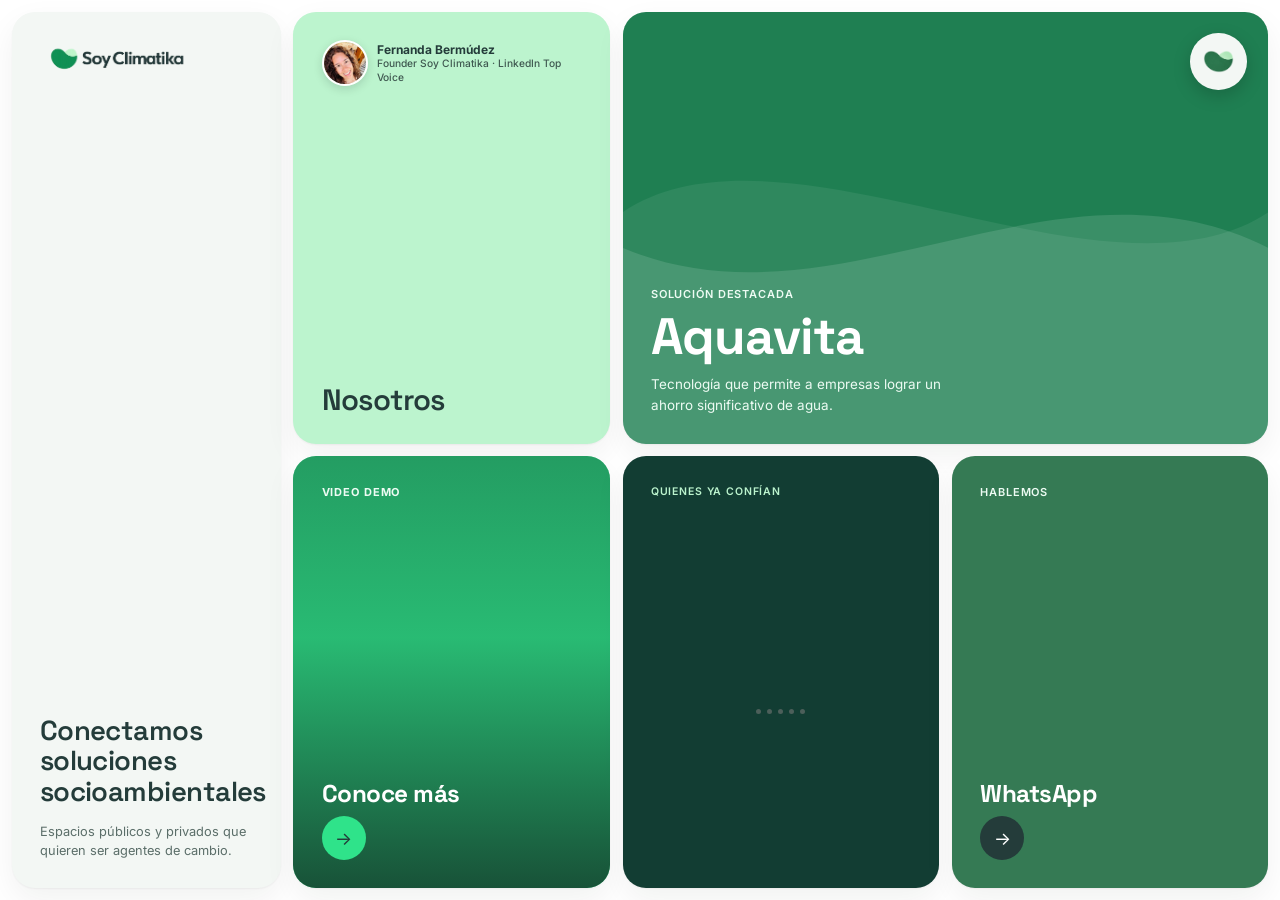
==== index.html @ 7283bf88 "Fix WhatsApp number: 524421457364 (was missing the 442 area code digit)" ====
<!DOCTYPE html>
<html lang="es">
<head>
<meta charset="UTF-8">
<meta name="viewport" content="width=device-width, initial-scale=1.0">
<title>Soy Climatika — Hub digital de vinculación socioambiental</title>
<meta name="description" content="Soy Climatika conecta soluciones socioambientales con espacios públicos y privados que quieren ser agentes de cambio.">
<link rel="icon" type="image/webp" href="assets/img/brand/icon-climatika.webp">
<link rel="preconnect" href="https://fonts.googleapis.com">
<link rel="preconnect" href="https://fonts.gstatic.com" crossorigin>
<link href="https://fonts.googleapis.com/css2?family=Space+Grotesk:wght@400;500;600;700&family=Inter:wght@400;500;600;700&display=swap" rel="stylesheet">
<link rel="stylesheet" href="assets/css/base.css">
<link rel="stylesheet" href="assets/css/hero.css">
</head>
<body>

<div class="hero">

  <!-- MARCA -->
  <div class="cell panel-left">
    <div class="logo-wrap">
      <picture>
        <source srcset="assets/img/brand/logo-dark.webp" type="image/webp">
        <img src="assets/img/brand/logo-dark.png" alt="Soy Climatika" width="180" height="45">
      </picture>
    </div>
    <div class="headline">
      <h1 class="display">Conectamos soluciones socioambientales</h1>
      <p>Espacios públicos y privados que quieren ser agentes de cambio.</p>
    </div>
  </div>

  <!-- NOSOTROS -->
  <a class="cell card-nosotros" href="nosotros.html">
    <div class="founder">
      <picture class="avatar">
        <source srcset="assets/img/team/fer-bermudez.webp" type="image/webp">
        <img src="assets/img/team/fer-bermudez.jpg" alt="Fernanda Bermúdez" width="52" height="52">
      </picture>
      <div class="founder-info">
        <span class="founder-name">Fernanda Bermúdez</span>
        <span class="founder-role">Founder Soy Climatika · LinkedIn Top Voice</span>
      </div>
    </div>
    <h2 class="display">Nosotros</h2>
  </a>

  <!-- AQUAVITA -->
  <a class="cell card-aquavita" href="aquavita.html">
    <div class="water" aria-hidden="true">
      <svg class="water-layer water-back" viewBox="0 0 1200 120" preserveAspectRatio="none">
        <path d="M0,55 C150,25 450,85 600,55 C750,25 1050,85 1200,55 L1200,120 L0,120 Z"></path>
      </svg>
      <svg class="water-layer water-front" viewBox="0 0 1200 120" preserveAspectRatio="none">
        <path d="M0,65 C200,90 400,35 600,65 C800,90 1000,35 1200,65 L1200,120 L0,120 Z"></path>
      </svg>
    </div>
    <div class="aquavita-content">
      <div class="eyebrow">Solución destacada</div>
      <h2 class="display">Aquavita</h2>
      <p>Tecnología que permite a empresas lograr un ahorro significativo de agua.</p>
    </div>
  </a>

  <!-- CTA: VIDEO DEMO -->
  <button class="cell card-cta" id="videoCta" type="button" aria-haspopup="dialog" aria-controls="videoStage">
    <video class="cta-video" id="ctaVideo" src="assets/video/video-demo-climatika.mp4" autoplay muted loop playsinline></video>
    <div class="cta-scrim" aria-hidden="true"></div>
    <div class="cta-overlay">
      <div class="eyebrow">Video demo</div>
      <div>
        <h3 class="display">Conoce más</h3>
        <div class="arrow" aria-hidden="true">→</div>
      </div>
    </div>
  </button>

  <!-- CARRUSEL CLIENTES -->
  <div class="cell card-carousel">
    <div class="eyebrow">Quienes ya confían</div>
    <div class="logo-carousel" aria-live="off">
      <div class="logo-slide">Michelin</div>
      <div class="logo-slide">Grand Fiesta Americana Querétaro</div>
      <div class="logo-slide">Hospital Ángeles Centro Sur</div>
      <div class="logo-slide">Fiesta Inn Querétaro</div>
      <div class="logo-slide">UNAM Juriquilla</div>
    </div>
    <div class="dots" aria-hidden="true"><span></span><span></span><span></span><span></span><span></span></div>
  </div>

  <!-- CONTACTO -->
  <a class="cell card-contacto" href="https://wa.me/524421457364?text=Hola%2C%20me%20gustaria%20saber%20mas%20sobre%20Soy%20Climatika." target="_blank" rel="noopener noreferrer">
    <div class="eyebrow">Hablemos</div>
    <div>
      <h3 class="display">WhatsApp</h3>
      <div class="arrow" aria-hidden="true">→</div>
    </div>
  </a>

</div>

<!-- BOTÓN MENÚ (icono Climatika, no hamburguesa) -->
<button class="menu-btn" id="menuBtn" aria-haspopup="true" aria-expanded="false" aria-controls="navPanel" aria-label="Abrir menú">
  <picture>
    <source srcset="assets/img/brand/icon-climatika.webp" type="image/webp">
    <img class="icono" src="assets/img/brand/icon-climatika.png" alt="" width="37" height="28">
  </picture>
  <span class="x-icon" aria-hidden="true"><span></span><span></span></span>
</button>

<!-- SCRIM COMPARTIDO -->
<div class="scrim" id="scrim"></div>

<!-- PANEL DE NAVEGACIÓN (cuadrante con esquinas redondeadas) -->
<nav class="nav-panel" id="navPanel" aria-label="Menú principal" hidden>
  <ul>
    <li><a href="./" aria-current="page">Inicio</a></li>
    <li><a href="nosotros.html">Nosotros</a></li>
    <li><a href="aquavita.html">Aquavita</a></li>
    <li><a href="https://wa.me/524421457364?text=Hola%2C%20me%20gustaria%20saber%20mas%20sobre%20Soy%20Climatika." target="_blank" rel="noopener noreferrer">Contacto</a></li>
  </ul>
  <div class="nav-foot">Soy Climatika · Hub digital de vinculación socioambiental</div>
</nav>

<!-- VIDEO A PANTALLA COMPLETA (transición desde el cuadrante Video demo, reutiliza el mismo <video>) -->
<div class="video-stage" id="videoStage" role="dialog" aria-modal="true" aria-label="Video demo Soy Climatika" hidden>
  <button class="stage-close" id="stageClose" aria-label="Cerrar video">×</button>
</div>

<script src="assets/js/nav.js" defer></script>
<script src="assets/js/hero.js" defer></script>
</body>
</html>
---- assets/css/base.css ----
:root{
  --verde-climatika:#1F7F52;
  --verde-menta:#BCF4CE;
  --menta-claro:#EDFBF3;
  --verde-medio:#357A54;
  --verde-bosque:#123D33;
  --carbon:#243C3A;
  --niebla:#F3F7F4;
  --blanco:#FFFFFF;
  --verde-accion:#2FE38A;
  --overlay-scrim: rgba(15, 26, 24, .55);
  --cell-shadow: 0 1px 2px rgba(15,26,24,.05), 0 12px 32px rgba(15,26,24,.06);

  --radius: clamp(16px, 1.8vw, 28px);
  --radius-sm: clamp(12px, 1.2vw, 18px);
  --gap: clamp(8px, 1vw, 14px);
  --pad: clamp(6px, 0.9vw, 16px);

  --ease: cubic-bezier(.4,0,.2,1);
}

/* Cross-document view transitions: opt in on every page that loads this
   stylesheet so same-origin navigations between them animate smoothly.
   No-op (silently ignored) in browsers that don't support it. */
@view-transition{
  navigation: auto;
}

*{ box-sizing:border-box; }

html{ scroll-behavior:smooth; }
html,body{
  margin:0;
  overflow-x:hidden;
  background:var(--blanco);
  font-family:'Inter', sans-serif;
  -webkit-font-smoothing:antialiased;
}
@media (prefers-reduced-motion: reduce){
  html{ scroll-behavior:auto; }
}

body{ position:relative; }

a{ color:inherit; }

.display{
  font-family:'Space Grotesk', sans-serif;
  letter-spacing:-0.02em;
}

.sr-only{
  position:absolute;
  width:1px; height:1px;
  padding:0; margin:-1px;
  overflow:hidden;
  clip:rect(0,0,0,0);
  white-space:nowrap;
  border:0;
}

/* ---------- SCROLLABLE PAGE UTILITIES (nosotros.html, aquavita.html, ...) ---------- */

.skip-link{
  position:fixed;
  top:-100px;
  left:16px;
  z-index:100;
  background:var(--carbon);
  color:var(--niebla);
  padding:12px 18px;
  border-radius:999px;
  transition: top .2s ease;
}
.skip-link:focus{ top:16px; }

.container{
  max-width:1120px;
  margin:0 auto;
  padding-left: clamp(20px, 5vw, 64px);
  padding-right: clamp(20px, 5vw, 64px);
}

.back-link{
  position:absolute;
  top: clamp(24px, 2.6vw, 40px);
  left: clamp(20px, 5vw, 64px);
  z-index:1;
  display:inline-flex;
  align-items:center;
  gap:8px;
  font-size:13.5px;
  font-weight:600;
  text-decoration:none;
  padding:8px 14px 8px 10px;
  border-radius:999px;
  background:rgba(255,255,255,.5);
  transition: background .2s ease, transform .2s ease;
}
.back-link:hover{ background:rgba(255,255,255,.85); transform:translateX(-2px); }
.back-link:focus-visible{ outline:3px solid currentColor; outline-offset:2px; }

/* ---------- HERO BAND (estructura compartida; cada página define color/bg) ---------- */
.hero-band{
  position:relative;
  padding: clamp(90px, 12vw, 140px) 0 clamp(56px, 7vw, 90px);
  border-radius: 0 0 var(--radius) var(--radius);
}
.hero-band-inner{ max-width:820px; }
.hero-eyebrow{
  display:block;
  font-size:12px;
  font-weight:700;
  letter-spacing:.12em;
  text-transform:uppercase;
  margin-bottom:16px;
}
.hero-title{
  font-size: clamp(34px, 5.4vw, 68px);
  font-weight:700;
  line-height:1.04;
  letter-spacing:-0.02em;
  margin:0 0 18px 0;
}
.hero-sub{
  font-size: clamp(15px, 1.5vw, 19px);
  line-height:1.5;
  max-width:46ch;
  margin:0;
}

/* ---------- GENERIC SECTION RHYTHM ---------- */
.page-section{
  padding: clamp(56px, 8vw, 100px) 0;
}
.page-section .eyebrow{
  display:block;
  font-size:11.5px;
  font-weight:700;
  letter-spacing:.1em;
  text-transform:uppercase;
  color:var(--verde-climatika);
  margin-bottom:14px;
}
.reveal{
  opacity:0;
  transform:translateY(24px);
  transition: opacity .7s var(--ease), transform .7s var(--ease);
}
.reveal.in-view{ opacity:1; transform:translateY(0); }

.section-heading{
  font-size: clamp(26px, 3.2vw, 40px);
  font-weight:700;
  letter-spacing:-0.01em;
  line-height:1.1;
  margin:0 0 20px 0;
  color:var(--carbon);
  max-width:18ch;
}
.section-copy{
  font-size: clamp(15.5px, 1.4vw, 18px);
  line-height:1.7;
  color:#3D5852;
  max-width:70ch;
  margin:0;
}
.section-copy a{
  color:var(--verde-climatika);
  font-weight:600;
  text-decoration: underline;
  text-decoration-thickness:1.5px;
  text-underline-offset:3px;
}
.section-copy a:hover{ color:var(--verde-bosque); }

/* ---------- TRUST LIST (nombres de clientes) ---------- */
.section-tint{ background:var(--niebla); }
.trust-list{
  list-style:none;
  margin:0 0 14px 0;
  padding:0;
  display:flex;
  flex-wrap:wrap;
  gap: 12px clamp(16px, 3vw, 36px);
}
.trust-list li{
  font-family:'Space Grotesk', sans-serif;
  font-weight:700;
  font-size: clamp(16px, 1.8vw, 24px);
  letter-spacing:-0.01em;
  color:var(--carbon);
}
.trust-note{
  font-size:14px;
  color:#5B6E69;
  margin:0;
}

/* ---------- CLOSING CTA BAND ---------- */
.cta-band{
  background:var(--verde-climatika);
  color:var(--blanco);
  text-align:center;
  padding: clamp(64px, 9vw, 110px) clamp(20px, 5vw, 64px);
  border-radius: var(--radius) var(--radius) 0 0;
}
.cta-band h2{
  font-size: clamp(26px, 3.6vw, 44px);
  font-weight:700;
  letter-spacing:-0.01em;
  line-height:1.15;
  max-width:22ch;
  margin: 0 auto clamp(16px, 2vw, 22px);
}
.cta-band p{
  font-size: clamp(14.5px, 1.2vw, 16.5px);
  color:var(--menta-claro);
  max-width:56ch;
  margin: 0 auto clamp(24px, 3vw, 34px);
  line-height:1.6;
}
.cta-btn{
  display:inline-flex;
  align-items:center;
  gap:10px;
  font-weight:700;
  font-size:16px;
  text-decoration:none;
  color:var(--carbon);
  background:var(--verde-accion);
  padding:15px 30px;
  border-radius:999px;
  transition: filter .2s ease, transform .2s ease;
}
.cta-btn:hover{ filter:brightness(1.05); transform:translateY(-1px); }
.cta-btn:focus-visible{ outline:3px solid var(--blanco); outline-offset:2px; }

/* ---------- MENU BUTTON (icono Climatika, no hamburguesa) ---------- */
.menu-btn{
  position:fixed;
  top: clamp(24px, 2.6vw, 40px);
  right: clamp(24px, 2.6vw, 40px);
  z-index:50;
  width: clamp(52px, 4.4vw, 66px);
  height: clamp(52px, 4.4vw, 66px);
  border-radius:50%;
  background:var(--niebla);
  border:none;
  display:flex;
  align-items:center;
  justify-content:center;
  cursor:pointer;
  box-shadow:0 6px 18px rgba(0,0,0,.18);
  transition: transform .3s ease;
  padding:0;
}
.menu-btn:hover{ transform:scale(1.06); }
.menu-btn:focus-visible{
  outline: 3px solid var(--verde-accion);
  outline-offset: 3px;
}
.menu-btn picture{
  position:absolute;
  inset:0;
  display:flex;
  align-items:center;
  justify-content:center;
}
.menu-btn img{
  width:56%;
  height:auto;
  display:block;
  transition: opacity .2s ease;
}
.menu-btn .x-icon{
  position:absolute;
  inset:0;
  display:flex;
  align-items:center;
  justify-content:center;
  opacity:0;
}
.menu-btn .x-icon span{
  position:absolute;
  width:44%;
  height:2px;
  background:var(--carbon);
  border-radius:2px;
}
.menu-btn .x-icon span:nth-child(1){ transform:rotate(45deg); }
.menu-btn .x-icon span:nth-child(2){ transform:rotate(-45deg); }
.menu-btn.open .icono{ opacity:0; }
.menu-btn.open .x-icon{ opacity:1; }

/* ---------- SCRIM (compartido nav + modales) ---------- */
.scrim{
  position:fixed;
  inset:0;
  background:var(--overlay-scrim);
  z-index:40;
  opacity:0;
  pointer-events:none;
  transition: opacity .3s var(--ease);
}
.scrim.open{ opacity:1; pointer-events:auto; }

/* ---------- NAV PANEL (cuadrante con esquinas redondeadas, no full-screen) ---------- */
.nav-panel{
  position:fixed;
  top: clamp(88px, 8vw, 118px);
  right: clamp(20px, 2.6vw, 40px);
  z-index:51;
  width:min(340px, calc(100vw - 48px));
  background:var(--carbon);
  border-radius:var(--radius);
  padding: clamp(24px,2.6vw,34px);
  box-shadow:0 20px 60px rgba(0,0,0,.35);
  transform:translateY(-12px) scale(.97);
  opacity:0;
  pointer-events:none;
  transition: transform .3s var(--ease), opacity .25s ease;
}
.nav-panel.open{
  transform:translateY(0) scale(1);
  opacity:1;
  pointer-events:auto;
}
.nav-panel ul{
  list-style:none;
  margin:0;
  padding:0;
}
.nav-panel li{
  border-top:1px solid rgba(255,255,255,.12);
}
.nav-panel li:last-child{ border-bottom:1px solid rgba(255,255,255,.12); }
.nav-panel a{
  font-family:'Space Grotesk', sans-serif;
  font-weight:500;
  font-size: clamp(18px, 1.8vw, 22px);
  color:var(--niebla);
  text-decoration:none;
  display:block;
  padding: 12px 2px;
  letter-spacing:-0.01em;
  transition: color .2s ease, transform .2s ease;
}
.nav-panel a:hover, .nav-panel a:focus-visible{
  color:var(--verde-menta);
  transform:translateX(6px);
}
.nav-panel a[aria-current="page"]{ color:var(--verde-accion); }
.nav-panel a:focus-visible{ outline:none; }
.nav-panel .nav-foot{
  margin-top: clamp(18px,2vw,26px);
  color:#8CA69C;
  font-size:11.5px;
  letter-spacing:.04em;
}

/* ---------- WATER FX (efecto de agua en movimiento, reutilizable) ---------- */
.water{
  position:absolute;
  inset:0;
  overflow:hidden;
  pointer-events:none;
  z-index:0;
}
.water-layer{
  position:absolute;
  bottom:-2px;
  left:0;
  width:200%;
  height:100%;
}
.water-back{
  fill: rgba(255,255,255,.07);
  animation: aquaWave 16s linear infinite;
}
.water-front{
  fill: rgba(255,255,255,.12);
  animation: aquaWave 10s linear infinite reverse;
}
@keyframes aquaWave{
  from{ transform: translateX(0); }
  to{ transform: translateX(-50%); }
}

@media (prefers-reduced-motion: reduce){
  .nav-panel, .scrim, .menu-btn{
    transition:none !important;
  }
  .water-layer{ animation:none !important; }
  .reveal{ opacity:1; transform:none; transition:none; }
}

@media (max-width: 860px){
  .nav-panel{ top:auto; bottom:20px; right:20px; left:20px; width:auto; }
}
---- assets/css/hero.css ----
html,body{
  height:100%;
  overflow:hidden;
}

/* ---------- HERO GRID ---------- */
.hero{
  position:fixed;
  inset:0;
  padding:var(--pad);
  display:grid;
  grid-template-columns: 0.85fr 1fr 1fr 1fr;
  grid-template-rows: 1fr 1fr;
  grid-template-areas:
    "left nosotros aquavita aquavita"
    "left cta      carousel contacto";
  gap: var(--gap);
  height:100%;
  width:100%;
}

.cell{
  position:relative;
  border-radius:var(--radius);
  overflow:hidden;
  display:flex;
  flex-direction:column;
  padding: clamp(18px, 2.2vw, 32px);
  border:0;
  text-align:left;
  font-family:inherit;
  text-decoration:none;
  box-shadow: var(--cell-shadow);
}

a.cell, button.cell{
  cursor:pointer;
  transition: transform .35s var(--ease), filter .25s ease;
}
a.cell:hover, button.cell:hover{ filter:brightness(1.04); }
a.cell:active, button.cell:active{ transform:scale(.99); }

.cell:focus-visible{
  outline: 3px solid var(--verde-accion);
  outline-offset: 3px;
}

/* ---------- LEFT: MARCA ---------- */
.panel-left{
  grid-area:left;
  background:var(--niebla);
  justify-content:space-between;
}
.panel-left .logo-wrap img{
  width: clamp(120px, 12vw, 180px);
  height:auto;
  display:block;
}
.panel-left .headline{ color:var(--carbon); }
.panel-left .headline h1{
  font-weight:600;
  font-size: clamp(22px, 2.15vw, 34px);
  line-height:1.12;
  margin:0 0 14px 0;
  letter-spacing:-0.02em;
}
.panel-left .headline p{
  font-size: clamp(12.5px, 1vw, 15px);
  line-height:1.5;
  color:#5B6E69;
  margin:0;
  max-width: 34ch;
}

/* ---------- NOSOTROS ---------- */
.card-nosotros{
  grid-area:nosotros;
  background:var(--verde-menta);
  color:var(--carbon);
  justify-content:flex-end;
  view-transition-name: nosotros-hero;
}
.card-nosotros h2{
  font-weight:600;
  font-size: clamp(24px, 2.3vw, 34px);
  line-height:1;
  margin:0;
}
.card-nosotros .founder{
  position:absolute;
  top: clamp(18px, 2.2vw, 32px);
  left: clamp(18px, 2.2vw, 32px);
  right: clamp(18px, 2.2vw, 32px);
  display:flex;
  align-items:center;
  gap: 9px;
}
.card-nosotros .avatar{
  width: clamp(38px, 3.6vw, 50px);
  height: clamp(38px, 3.6vw, 50px);
  border-radius:50%;
  overflow:hidden;
  display:block;
  flex-shrink:0;
  border: 2px solid var(--blanco);
  box-shadow: 0 3px 10px rgba(15,26,24,.15);
}
.card-nosotros .avatar img{
  width:100%;
  height:100%;
  object-fit:cover;
  display:block;
}
.card-nosotros .founder-info{
  display:flex;
  flex-direction:column;
  line-height:1.3;
  min-width:0;
}
.card-nosotros .founder-name{
  font-size: clamp(10.5px, .95vw, 12px);
  font-weight:700;
  color:var(--carbon);
}
.card-nosotros .founder-role{
  font-size: clamp(9px, .8vw, 10.5px);
  font-weight:500;
  color:#3F5850;
}

/* ---------- AQUAVITA ---------- */
.card-aquavita{
  grid-area:aquavita;
  background:var(--verde-climatika);
  color:var(--blanco);
  justify-content:flex-end;
  view-transition-name: aquavita-hero;
}
.aquavita-content{
  position:relative;
  z-index:1;
}
.card-aquavita .eyebrow{
  font-size:11px;
  letter-spacing:.08em;
  text-transform:uppercase;
  color:var(--menta-claro);
  margin-bottom:10px;
  font-weight:600;
}
.card-aquavita h2{
  font-weight:700;
  font-size: clamp(34px, 4vw, 62px);
  line-height:1;
  margin:0 0 12px 0;
}
.card-aquavita p{
  font-size: clamp(13px, 1.05vw, 16px);
  line-height:1.55;
  color:var(--menta-claro);
  max-width:50ch;
  margin:0;
  padding-right: clamp(60px, 6vw, 90px);
}

/* ---------- CTA: VIDEO DEMO ---------- */
.card-cta{
  grid-area:cta;
  background:var(--verde-accion);
  color:var(--blanco);
  padding:0;
}
.cta-video{
  position:absolute;
  inset:0;
  width:100%;
  height:100%;
  object-fit:cover;
}
.cta-scrim{
  position:absolute;
  inset:0;
  background:linear-gradient(180deg, rgba(15,26,24,.35) 0%, rgba(15,26,24,.2) 42%, rgba(15,26,24,.72) 100%);
}
.cta-overlay{
  position:relative;
  z-index:1;
  display:flex;
  flex-direction:column;
  justify-content:space-between;
  height:100%;
  padding: clamp(18px, 2.2vw, 32px);
  pointer-events:none;
}
.card-cta .eyebrow{
  font-size:11px;
  letter-spacing:.08em;
  text-transform:uppercase;
  font-weight:700;
  color:var(--menta-claro);
}
.card-cta h3{
  font-weight:700;
  font-size: clamp(19px, 1.9vw, 27px);
  line-height:1.05;
  margin:0 0 10px 0;
  color:var(--blanco);
}
.card-cta .arrow{ background:var(--verde-accion); color:var(--carbon); }

/* ---------- CARRUSEL CLIENTES ---------- */
.card-carousel{
  grid-area:carousel;
  background:var(--verde-bosque);
  color:var(--blanco);
  align-items:center;
  justify-content:center;
  text-align:center;
}
.card-carousel .eyebrow{
  position:absolute;
  top: clamp(18px, 2.2vw, 32px);
  left: clamp(18px, 2.2vw, 32px);
  font-size:10.5px;
  letter-spacing:.08em;
  text-transform:uppercase;
  color:var(--verde-menta);
  font-weight:600;
}
.logo-carousel{
  position:relative;
  width:100%;
  height: clamp(42px, 6vw, 60px);
}
.logo-carousel .logo-slide{
  position:absolute;
  inset:0;
  display:flex;
  align-items:center;
  justify-content:center;
  text-align:center;
  font-family:'Space Grotesk', sans-serif;
  font-weight:700;
  font-size: clamp(12px, 1.05vw, 16px);
  text-transform:uppercase;
  letter-spacing:.03em;
  line-height:1.3;
  white-space:normal;
  padding: 0 clamp(4px, 1vw, 14px);
  color:var(--blanco);
  opacity:0;
  animation: logoFade 15s infinite;
}
.logo-slide:nth-child(1){ animation-delay:0s; }
.logo-slide:nth-child(2){ animation-delay:3s; }
.logo-slide:nth-child(3){ animation-delay:6s; }
.logo-slide:nth-child(4){ animation-delay:9s; }
.logo-slide:nth-child(5){ animation-delay:12s; }
@keyframes logoFade{
  0%{ opacity:0; transform:translateY(8px); }
  4%{ opacity:1; transform:translateY(0); }
  16%{ opacity:1; transform:translateY(0); }
  20%{ opacity:0; transform:translateY(-8px); }
  100%{ opacity:0; }
}
.card-carousel .dots{
  display:flex;
  gap:6px;
  margin-top:18px;
}
.card-carousel .dots span{
  width:5px;
  height:5px;
  border-radius:50%;
  background:#4C5F5A;
  animation: dotPulse 15s infinite;
}
.dots span:nth-child(1){ animation-delay:0s; }
.dots span:nth-child(2){ animation-delay:3s; }
.dots span:nth-child(3){ animation-delay:6s; }
.dots span:nth-child(4){ animation-delay:9s; }
.dots span:nth-child(5){ animation-delay:12s; }
@keyframes dotPulse{
  0%{ background:#4C5F5A; }
  4%{ background:var(--verde-menta); }
  16%{ background:var(--verde-menta); }
  20%{ background:#4C5F5A; }
  100%{ background:#4C5F5A; }
}

/* ---------- CONTACTO ---------- */
.card-contacto{
  grid-area:contacto;
  background:var(--verde-medio);
  color:var(--blanco);
  justify-content:space-between;
}
.card-contacto .eyebrow{
  font-size:11px;
  letter-spacing:.08em;
  text-transform:uppercase;
  font-weight:600;
  color:var(--menta-claro);
}
.card-contacto h3{
  font-weight:700;
  font-size: clamp(19px, 1.9vw, 27px);
  line-height:1.05;
  margin:0 0 10px 0;
}

/* ---------- ARROW (compartido cta / contacto) ---------- */
.arrow{
  width: clamp(44px,3.4vw,48px);
  height: clamp(44px,3.4vw,48px);
  border-radius:50%;
  background:var(--carbon);
  display:flex;
  align-items:center;
  justify-content:center;
  font-size:18px;
  flex-shrink:0;
}
.card-contacto .arrow{ color:var(--blanco); }

/* ---------- VIDEO STAGE (pantalla completa, transición FLIP desde el cuadrante) ---------- */
.video-stage{
  position:fixed;
  inset:0;
  z-index:60;
  background:#000;
  overflow:hidden;
  transform-origin: center center;
  transition: transform .6s cubic-bezier(.65,0,.35,1), border-radius .6s cubic-bezier(.65,0,.35,1);
}
.video-stage video{
  position:absolute;
  inset:0;
  width:100%;
  height:100%;
  object-fit:cover;
}
.video-stage .stage-close{
  position:absolute;
  top: clamp(20px,2.4vw,36px);
  right: clamp(20px,2.4vw,36px);
  z-index:2;
  width:44px; height:44px;
  border-radius:50%;
  border:none;
  background:rgba(255,255,255,.94);
  color:var(--carbon);
  font-size:20px;
  cursor:pointer;
  display:flex;
  align-items:center;
  justify-content:center;
  box-shadow:0 6px 18px rgba(0,0,0,.25);
  opacity:0;
  transition: opacity .25s ease .25s;
}
.video-stage.open .stage-close{ opacity:1; }
.video-stage .stage-close:focus-visible{
  outline:3px solid var(--verde-accion);
  outline-offset:2px;
}

@media (prefers-reduced-motion: reduce){
  .logo-slide, .dots span{ animation:none !important; opacity:1 !important; }
  .logo-slide:not(:nth-child(1)){ display:none; }
  a.cell, button.cell, .video-stage{
    transition:none !important;
  }
}

@media (max-width: 860px){
  html, body{ height:auto; overflow-y:visible; }
  .hero{
    position:static;
    overflow-y:visible;
    height:auto;
    min-height:100%;
    grid-template-columns: 1fr 1fr;
    grid-template-rows: auto auto auto auto auto;
    grid-template-areas:
      "left      left"
      "nosotros  aquavita"
      "cta       aquavita"
      "carousel  carousel"
      "contacto  contacto";
  }
  .card-aquavita h2{ font-size:38px; }
  .cell{ min-height:220px; }
}
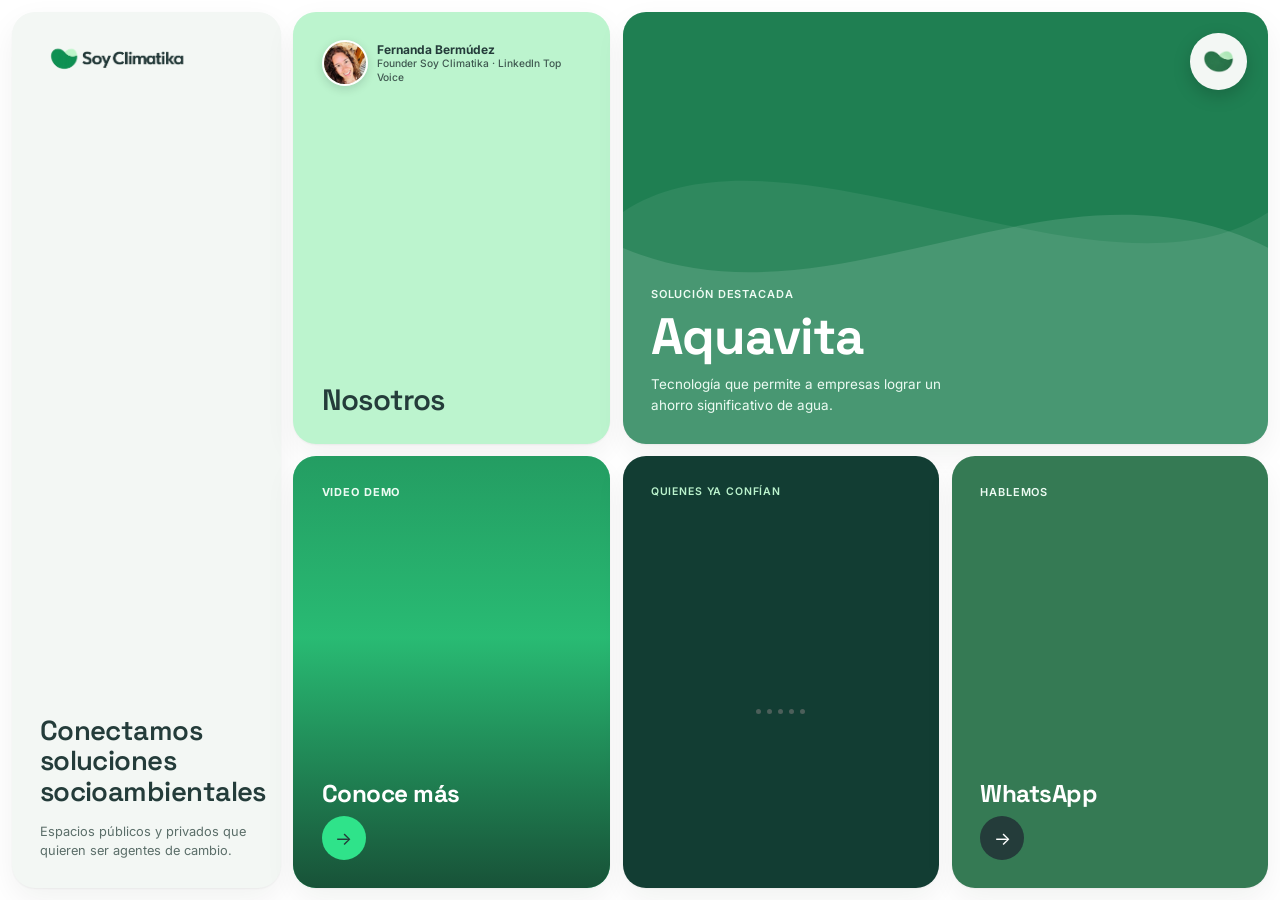
==== commit 403d8d4c: "SEO técnico, performance y accesibilidad (pasada independiente de dominio) Jerarquía semántica y lan" ====
--- a/index.html
+++ b/index.html
@@ -4,7 +4,7 @@
 <meta charset="UTF-8">
 <meta name="viewport" content="width=device-width, initial-scale=1.0">
 <title>Soy Climatika — Hub digital de vinculación socioambiental</title>
-<meta name="description" content="Soy Climatika conecta soluciones socioambientales con espacios públicos y privados que quieren ser agentes de cambio.">
+<meta name="description" content="Soy Climatika es un hub digital de vinculación socioambiental que conecta soluciones para espacios públicos y privados que quieren ser agentes de cambio.">
 <link rel="icon" type="image/webp" href="assets/img/brand/icon-climatika.webp">
 <link rel="preconnect" href="https://fonts.googleapis.com">
 <link rel="preconnect" href="https://fonts.gstatic.com" crossorigin>
@@ -14,12 +14,13 @@
 </head>
 <body>
 
-<div class="hero">
+<main class="hero">
 
   <!-- MARCA -->
   <div class="cell panel-left">
     <div class="logo-wrap">
       <picture>
+        <source srcset="assets/img/brand/logo-dark.avif" type="image/avif">
         <source srcset="assets/img/brand/logo-dark.webp" type="image/webp">
         <img src="assets/img/brand/logo-dark.png" alt="Soy Climatika" width="180" height="45">
       </picture>
@@ -34,8 +35,9 @@
   <a class="cell card-nosotros" href="nosotros.html">
     <div class="founder">
       <picture class="avatar">
+        <source srcset="assets/img/team/fer-bermudez.avif" type="image/avif">
         <source srcset="assets/img/team/fer-bermudez.webp" type="image/webp">
-        <img src="assets/img/team/fer-bermudez.jpg" alt="Fernanda Bermúdez" width="52" height="52">
+        <img src="assets/img/team/fer-bermudez.jpg" alt="Fernanda Bermúdez, Founder de Soy Climatika" width="52" height="52">
       </picture>
       <div class="founder-info">
         <span class="founder-name">Fernanda Bermúdez</span>
@@ -64,12 +66,12 @@
 
   <!-- CTA: VIDEO DEMO -->
   <button class="cell card-cta" id="videoCta" type="button" aria-haspopup="dialog" aria-controls="videoStage">
-    <video class="cta-video" id="ctaVideo" src="assets/video/video-demo-climatika.mp4" autoplay muted loop playsinline></video>
+    <video class="cta-video" id="ctaVideo" src="assets/video/aquavita-video-demo.mp4" autoplay muted loop playsinline></video>
     <div class="cta-scrim" aria-hidden="true"></div>
     <div class="cta-overlay">
       <div class="eyebrow">Video demo</div>
       <div>
-        <h3 class="display">Conoce más</h3>
+        <h2 class="display">Conoce más</h2>
         <div class="arrow" aria-hidden="true">→</div>
       </div>
     </div>
@@ -77,8 +79,8 @@
 
   <!-- CARRUSEL CLIENTES -->
   <div class="cell card-carousel">
-    <div class="eyebrow">Quienes ya confían</div>
-    <div class="logo-carousel" aria-live="off">
+    <h2 class="eyebrow">Quienes ya confían</h2>
+    <div class="logo-carousel" aria-live="off" aria-label="Empresas que ya confían en Soy Climatika, en rotación automática">
       <div class="logo-slide">Michelin</div>
       <div class="logo-slide">Grand Fiesta Americana Querétaro</div>
       <div class="logo-slide">Hospital Ángeles Centro Sur</div>
@@ -92,16 +94,17 @@
   <a class="cell card-contacto" href="https://wa.me/524421457364?text=Hola%2C%20me%20gustaria%20saber%20mas%20sobre%20Soy%20Climatika." target="_blank" rel="noopener noreferrer">
     <div class="eyebrow">Hablemos</div>
     <div>
-      <h3 class="display">WhatsApp</h3>
+      <h2 class="display">WhatsApp</h2>
       <div class="arrow" aria-hidden="true">→</div>
     </div>
   </a>
 
-</div>
+</main>
 
 <!-- BOTÓN MENÚ (icono Climatika, no hamburguesa) -->
 <button class="menu-btn" id="menuBtn" aria-haspopup="true" aria-expanded="false" aria-controls="navPanel" aria-label="Abrir menú">
   <picture>
+    <source srcset="assets/img/brand/icon-climatika.avif" type="image/avif">
     <source srcset="assets/img/brand/icon-climatika.webp" type="image/webp">
     <img class="icono" src="assets/img/brand/icon-climatika.png" alt="" width="37" height="28">
   </picture>
@@ -109,7 +112,7 @@
 </button>
 
 <!-- SCRIM COMPARTIDO -->
-<div class="scrim" id="scrim"></div>
+<div class="scrim" id="scrim" aria-hidden="true"></div>
 
 <!-- PANEL DE NAVEGACIÓN (cuadrante con esquinas redondeadas) -->
 <nav class="nav-panel" id="navPanel" aria-label="Menú principal" hidden>
--- a/assets/css/base.css
+++ b/assets/css/base.css
@@ -140,7 +140,7 @@
   letter-spacing:.1em;
   text-transform:uppercase;
   color:var(--verde-climatika);
-  margin-bottom:14px;
+  margin:0 0 14px 0;
 }
 .reveal{
   opacity:0;
@@ -235,6 +235,18 @@
 }
 .cta-btn:hover{ filter:brightness(1.05); transform:translateY(-1px); }
 .cta-btn:focus-visible{ outline:3px solid var(--blanco); outline-offset:2px; }
+
+/* ---------- SITE FOOTER ---------- */
+.site-footer{
+  padding: clamp(24px, 3vw, 36px) clamp(20px, 5vw, 64px);
+  text-align:center;
+}
+.site-footer p{
+  margin:0;
+  font-size:12.5px;
+  letter-spacing:.02em;
+  color:#5B6E69;
+}
 
 /* ---------- MENU BUTTON (icono Climatika, no hamburguesa) ---------- */
 .menu-btn{
--- a/assets/css/hero.css
+++ b/assets/css/hero.css
@@ -199,7 +199,7 @@
   font-weight:700;
   color:var(--menta-claro);
 }
-.card-cta h3{
+.card-cta h2{
   font-weight:700;
   font-size: clamp(19px, 1.9vw, 27px);
   line-height:1.05;
@@ -221,6 +221,7 @@
   position:absolute;
   top: clamp(18px, 2.2vw, 32px);
   left: clamp(18px, 2.2vw, 32px);
+  margin:0;
   font-size:10.5px;
   letter-spacing:.08em;
   text-transform:uppercase;
@@ -302,7 +303,7 @@
   font-weight:600;
   color:var(--menta-claro);
 }
-.card-contacto h3{
+.card-contacto h2{
   font-weight:700;
   font-size: clamp(19px, 1.9vw, 27px);
   line-height:1.05;
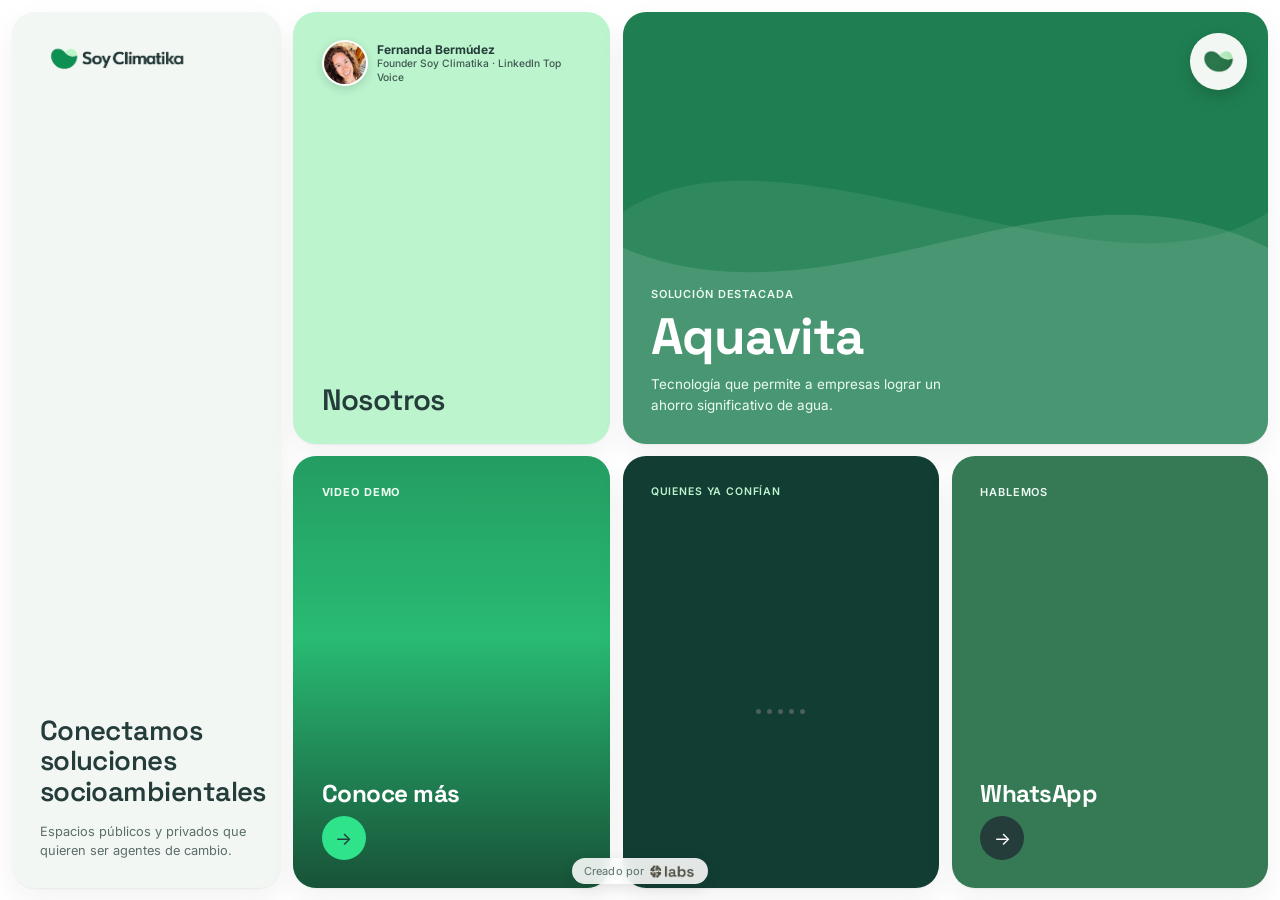
==== commit 5f1f15bf: "Agregar crédito "Creado por LABS" en el pie de cada página - Proceso el logo subido (Labs Logo - Dar" ====
--- a/index.html
+++ b/index.html
@@ -101,6 +101,15 @@
 
 </main>
 
+<!-- CRÉDITO LABS by Publifix -->
+<p class="credit-badge">Creado por <a href="https://labs.publifix.net/" target="_blank" rel="noopener noreferrer">
+  <picture>
+    <source srcset="assets/img/brand/labs-logo-dark.avif" type="image/avif">
+    <source srcset="assets/img/brand/labs-logo-dark.webp" type="image/webp">
+    <img src="assets/img/brand/labs-logo-dark.png" alt="LABS by Publifix" width="223" height="66">
+  </picture>
+</a></p>
+
 <!-- BOTÓN MENÚ (icono Climatika, no hamburguesa) -->
 <button class="menu-btn" id="menuBtn" aria-haspopup="true" aria-expanded="false" aria-controls="navPanel" aria-label="Abrir menú">
   <picture>
--- a/assets/css/base.css
+++ b/assets/css/base.css
@@ -246,6 +246,72 @@
   font-size:12.5px;
   letter-spacing:.02em;
   color:#5B6E69;
+}
+.site-footer .credit-line{
+  display:flex;
+  align-items:center;
+  justify-content:center;
+  gap:6px;
+  margin:10px 0 0 0;
+  font-size:11.5px;
+}
+.credit-line a{
+  display:inline-flex;
+  align-items:center;
+  line-height:0;
+  border-radius:3px;
+}
+.credit-line img{
+  height:15px;
+  width:auto;
+  display:block;
+  opacity:.82;
+  transition:opacity .2s ease;
+}
+.credit-line a:hover img{ opacity:1; }
+.credit-line a:focus-visible{
+  outline:2px solid var(--verde-climatika);
+  outline-offset:3px;
+}
+
+/* Badge fijo para index.html (hero de viewport fijo, sin scroll en escritorio) */
+.credit-badge{
+  position:fixed;
+  left:50%;
+  bottom: clamp(10px, 1.4vw, 16px);
+  transform:translateX(-50%);
+  z-index:39;
+  display:flex;
+  align-items:center;
+  gap:6px;
+  margin:0;
+  padding:6px 14px 6px 12px;
+  border-radius:999px;
+  background:rgba(255,255,255,.88);
+  backdrop-filter:blur(6px);
+  -webkit-backdrop-filter:blur(6px);
+  font-size:11px;
+  letter-spacing:.01em;
+  color:#5B6E69;
+  box-shadow:0 4px 14px rgba(15,26,24,.1);
+}
+.credit-badge a{
+  display:inline-flex;
+  align-items:center;
+  line-height:0;
+  border-radius:3px;
+}
+.credit-badge img{
+  height:13px;
+  width:auto;
+  display:block;
+  opacity:.85;
+  transition:opacity .2s ease;
+}
+.credit-badge a:hover img{ opacity:1; }
+.credit-badge a:focus-visible{
+  outline:2px solid var(--verde-climatika);
+  outline-offset:2px;
 }
 
 /* ---------- MENU BUTTON (icono Climatika, no hamburguesa) ---------- */
--- a/assets/css/hero.css
+++ b/assets/css/hero.css
@@ -392,4 +392,12 @@
   }
   .card-aquavita h2{ font-size:38px; }
   .cell{ min-height:220px; }
-}
+
+  .credit-badge{
+    position:static;
+    transform:none;
+    width:fit-content;
+    margin: 20px auto clamp(20px, 6vw, 32px);
+    box-shadow:none;
+  }
+}
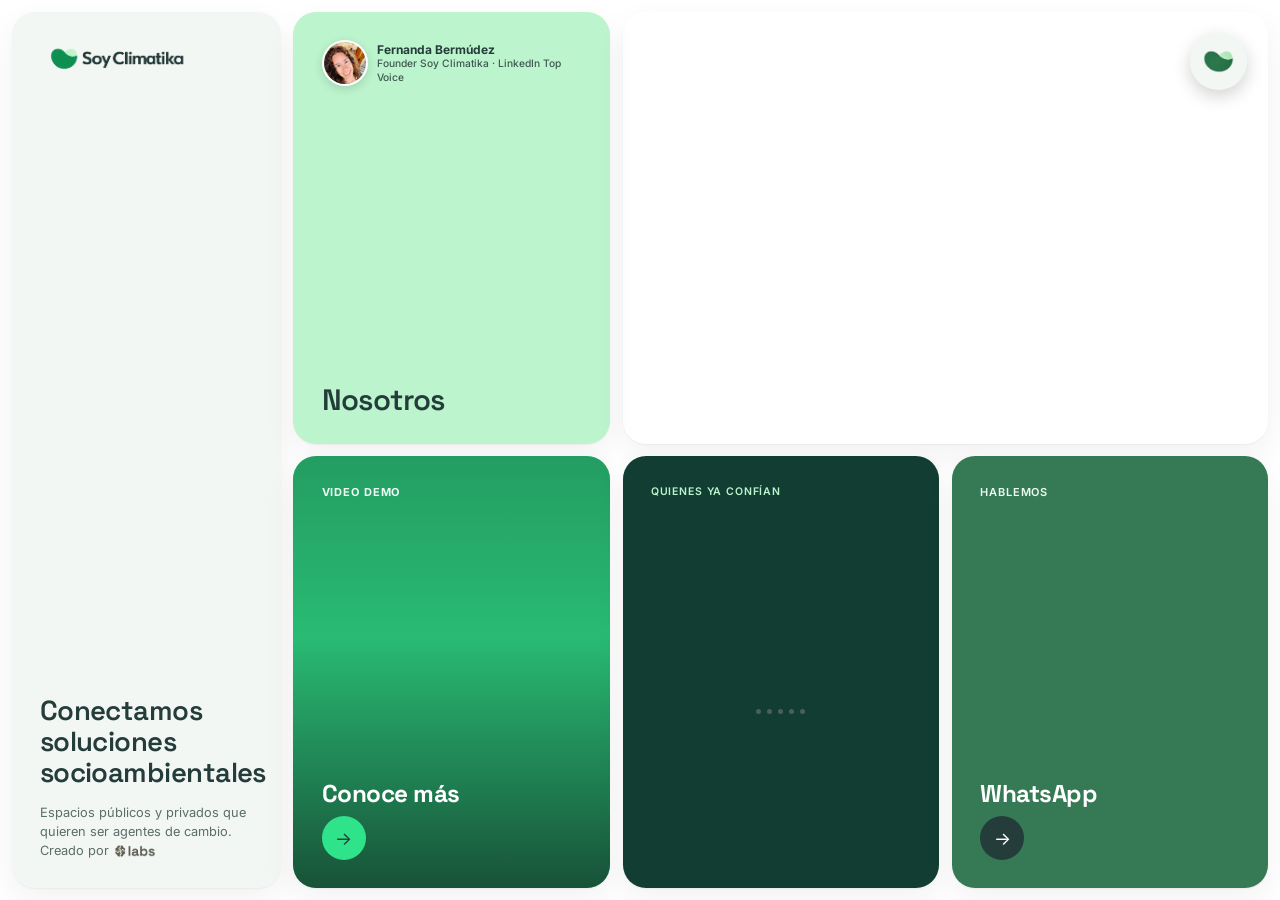
==== commit ae07a6e1: "Mover crédito LABS al panel de marca en desktop y agregar WESS y Climate Week Crédito LABS: - Deskto" ====
--- a/index.html
+++ b/index.html
@@ -28,6 +28,13 @@
     <div class="headline">
       <h1 class="display">Conectamos soluciones socioambientales</h1>
       <p>Espacios públicos y privados que quieren ser agentes de cambio.</p>
+      <p class="credit-panel">Creado por <a href="https://labs.publifix.net/" target="_blank" rel="noopener noreferrer">
+        <picture>
+          <source srcset="assets/img/brand/labs-logo-dark.avif" type="image/avif">
+          <source srcset="assets/img/brand/labs-logo-dark.webp" type="image/webp">
+          <img src="assets/img/brand/labs-logo-dark.png" alt="LABS by Publifix" width="223" height="66">
+        </picture>
+      </a></p>
     </div>
   </div>
 
@@ -47,22 +54,39 @@
     <h2 class="display">Nosotros</h2>
   </a>
 
-  <!-- AQUAVITA -->
-  <a class="cell card-aquavita" href="aquavita.html">
-    <div class="water" aria-hidden="true">
-      <svg class="water-layer water-back" viewBox="0 0 1200 120" preserveAspectRatio="none">
-        <path d="M0,55 C150,25 450,85 600,55 C750,25 1050,85 1200,55 L1200,120 L0,120 Z"></path>
-      </svg>
-      <svg class="water-layer water-front" viewBox="0 0 1200 120" preserveAspectRatio="none">
-        <path d="M0,65 C200,90 400,35 600,65 C800,90 1000,35 1200,65 L1200,120 L0,120 Z"></path>
-      </svg>
-    </div>
-    <div class="aquavita-content">
-      <div class="eyebrow">Solución destacada</div>
-      <h2 class="display">Aquavita</h2>
-      <p>Tecnología que permite a empresas lograr un ahorro significativo de agua.</p>
-    </div>
-  </a>
+  <!-- PROYECTOS: AQUAVITA / WESS / CLIMATE WEEK (carrusel) -->
+  <div class="cell card-aquavita">
+    <a class="project-slide slide-aquavita" href="aquavita.html" aria-label="Aquavita: tecnología que permite a empresas lograr un ahorro significativo de agua">
+      <div class="water" aria-hidden="true">
+        <svg class="water-layer water-back" viewBox="0 0 1200 120" preserveAspectRatio="none">
+          <path d="M0,55 C150,25 450,85 600,55 C750,25 1050,85 1200,55 L1200,120 L0,120 Z"></path>
+        </svg>
+        <svg class="water-layer water-front" viewBox="0 0 1200 120" preserveAspectRatio="none">
+          <path d="M0,65 C200,90 400,35 600,65 C800,90 1000,35 1200,65 L1200,120 L0,120 Z"></path>
+        </svg>
+      </div>
+      <div class="project-content">
+        <div class="eyebrow">Solución destacada</div>
+        <h2 class="display">Aquavita</h2>
+        <p>Tecnología que permite a empresas lograr un ahorro significativo de agua.</p>
+      </div>
+    </a>
+    <a class="project-slide slide-wess" href="wess.html" aria-label="WESS: Fernanda Bermúdez es Embajadora del Women Sustainability Summit en Ciudad de México">
+      <div class="project-content">
+        <div class="eyebrow">Embajadora WESS</div>
+        <h2 class="display">WESS</h2>
+        <p>Fernanda Bermúdez, Embajadora del Women Sustainability Summit en Ciudad de México.</p>
+      </div>
+    </a>
+    <a class="project-slide slide-climateweek" href="climate-week.html" aria-label="Climate Week y SECTUR Querétaro: coorganizamos un Side Event de la Climate Week NYC">
+      <div class="project-content">
+        <div class="eyebrow">Climate Week NYC</div>
+        <h2 class="display">Climate Week</h2>
+        <p>Coorganizamos con SECTUR Querétaro un Side Event de la Climate Week NYC.</p>
+      </div>
+    </a>
+    <div class="project-dots" aria-hidden="true"><span></span><span></span><span></span></div>
+  </div>
 
   <!-- CTA: VIDEO DEMO -->
   <button class="cell card-cta" id="videoCta" type="button" aria-haspopup="dialog" aria-controls="videoStage">
@@ -129,6 +153,8 @@
     <li><a href="./" aria-current="page">Inicio</a></li>
     <li><a href="nosotros.html">Nosotros</a></li>
     <li><a href="aquavita.html">Aquavita</a></li>
+    <li><a href="wess.html">WESS</a></li>
+    <li><a href="climate-week.html">Climate Week y SECTUR Querétaro</a></li>
     <li><a href="https://wa.me/524421457364?text=Hola%2C%20me%20gustaria%20saber%20mas%20sobre%20Soy%20Climatika." target="_blank" rel="noopener noreferrer">Contacto</a></li>
   </ul>
   <div class="nav-foot">Soy Climatika · Hub digital de vinculación socioambiental</div>
--- a/assets/css/base.css
+++ b/assets/css/base.css
@@ -129,6 +129,163 @@
   margin:0;
 }
 
+/* ---------- HERO ACTIONS / STATS (compartido: Aquavita, WESS, Climate Week...) ---------- */
+.hero-actions{
+  display:flex;
+  flex-wrap:wrap;
+  gap:12px;
+  margin-top: clamp(24px, 2.8vw, 34px);
+  position:relative;
+  z-index:1;
+}
+.btn-primary{
+  display:inline-flex; align-items:center; gap:8px;
+  font-weight:700; font-size:14.5px;
+  background:var(--verde-accion); color:var(--carbon);
+  padding:13px 24px; border-radius:999px;
+  text-decoration:none;
+  transition: filter .2s ease, transform .2s ease;
+}
+.btn-primary:hover{ filter:brightness(1.05); transform:translateY(-1px); }
+.btn-primary:focus-visible{ outline:3px solid var(--blanco); outline-offset:2px; }
+.btn-ghost{
+  display:inline-flex; align-items:center; gap:8px;
+  font-weight:600; font-size:14.5px;
+  background:transparent; color:var(--blanco);
+  border:1.5px solid rgba(255,255,255,.4);
+  padding:12px 22px; border-radius:999px;
+  text-decoration:none;
+  transition: background .2s ease, border-color .2s ease;
+}
+.btn-ghost:hover{ background:rgba(255,255,255,.12); border-color:rgba(255,255,255,.7); }
+.btn-ghost:focus-visible{ outline:3px solid var(--verde-accion); outline-offset:2px; }
+
+.hero-stats{
+  display:flex;
+  flex-wrap:wrap;
+  gap: clamp(12px, 1.6vw, 18px);
+  margin-top: clamp(30px, 3.6vw, 46px);
+  position:relative;
+  z-index:1;
+}
+.hero-stat{
+  background:rgba(255,255,255,.12);
+  border:1px solid rgba(255,255,255,.18);
+  border-radius:var(--radius-sm);
+  padding: clamp(14px, 1.6vw, 20px) clamp(18px, 2vw, 26px);
+  min-width:150px;
+}
+.hero-stat .num{
+  font-size: clamp(24px, 2.6vw, 34px);
+  font-weight:700;
+  line-height:1;
+  margin-bottom:6px;
+}
+.hero-stat .lbl{
+  font-size:12.5px;
+  color:var(--menta-claro);
+  line-height:1.35;
+  max-width:22ch;
+}
+
+/* ---------- INTRO 2 COLUMNAS: TÍTULO + PÁRRAFOS (compartido) ---------- */
+.intro-grid{
+  display:grid;
+  grid-template-columns: minmax(220px, 340px) 1fr;
+  gap: clamp(28px, 4vw, 56px);
+}
+.intro-grid h2{ margin:0; }
+.intro-grid .section-copy + .section-copy{ margin-top: 1.2em; }
+@media (max-width: 900px){
+  .intro-grid{ grid-template-columns:1fr; }
+}
+
+/* ---------- BANNER IMAGEN ANCHO COMPLETO (compartido) ---------- */
+.page-banner{
+  margin: clamp(8px,2vw,16px) auto;
+  padding: 0 clamp(20px, 5vw, 64px);
+  max-width:1400px;
+}
+.page-banner picture{
+  display:block;
+  border-radius:var(--radius);
+  overflow:hidden;
+  box-shadow:var(--cell-shadow);
+}
+.page-banner img{
+  width:100%;
+  height:auto;
+  display:block;
+  object-fit:cover;
+}
+
+/* ---------- MEDIA + TEXTO, 2 COLUMNAS (compartido) ---------- */
+.page-media-grid{
+  display:grid;
+  grid-template-columns: minmax(240px, 380px) 1fr;
+  gap: clamp(32px, 5vw, 72px);
+  align-items:start;
+}
+.page-media-photo{
+  display:block;
+  border-radius:var(--radius);
+  overflow:hidden;
+  box-shadow:var(--cell-shadow);
+  position:relative;
+}
+.page-media-photo img{
+  width:100%;
+  height:auto;
+  display:block;
+}
+.page-media-badge{
+  position:absolute;
+  right: clamp(-18px, -2vw, -10px);
+  bottom: clamp(-18px, -2vw, -10px);
+  width: clamp(84px, 10vw, 124px);
+  border-radius: var(--radius-sm);
+  overflow:hidden;
+  box-shadow:0 10px 26px rgba(15,26,24,.22);
+  border:3px solid var(--blanco);
+}
+.page-media-badge img{ width:100%; height:auto; display:block; }
+
+/* ---------- GALERÍA DE IMÁGENES CON CAPTION (compartido) ---------- */
+.gallery-grid{
+  display:grid;
+  grid-template-columns:repeat(auto-fit, minmax(240px, 1fr));
+  gap: clamp(14px, 1.6vw, 20px);
+}
+.gallery-card{
+  margin:0;
+  border-radius:var(--radius-sm);
+  overflow:hidden;
+  box-shadow:var(--cell-shadow);
+  background:var(--niebla);
+}
+.gallery-card img{
+  width:100%;
+  height:auto;
+  display:block;
+}
+.gallery-card figcaption{
+  padding: 14px 16px;
+  font-size:13px;
+  line-height:1.45;
+  color:#4A6058;
+}
+
+@media (max-width: 780px){
+  .page-media-grid{ grid-template-columns: 1fr; }
+  .page-media-badge{ width:80px; }
+}
+@media (max-width: 620px){
+  .hero-stats{ flex-direction:column; }
+  .hero-stat{ min-width:0; }
+  .hero-actions{ flex-direction:column; align-items:stretch; }
+  .hero-actions a{ text-align:center; justify-content:center; }
+}
+
 /* ---------- GENERIC SECTION RHYTHM ---------- */
 .page-section{
   padding: clamp(56px, 8vw, 100px) 0;
@@ -274,14 +431,15 @@
   outline-offset:3px;
 }
 
-/* Badge fijo para index.html (hero de viewport fijo, sin scroll en escritorio) */
+/* Badge fijo para index.html en mobile (el layout hace scroll normal ahí);
+   en desktop el crédito vive dentro del panel de marca, ver .credit-panel */
 .credit-badge{
+  display:none;
   position:fixed;
   left:50%;
   bottom: clamp(10px, 1.4vw, 16px);
   transform:translateX(-50%);
   z-index:39;
-  display:flex;
   align-items:center;
   gap:6px;
   margin:0;
@@ -310,6 +468,34 @@
 }
 .credit-badge a:hover img{ opacity:1; }
 .credit-badge a:focus-visible{
+  outline:2px solid var(--verde-climatika);
+  outline-offset:2px;
+}
+
+/* Crédito discreto al pie del panel de marca (desktop, index.html) */
+.credit-panel{
+  display:flex;
+  align-items:center;
+  gap:6px;
+  margin: clamp(14px, 2vw, 22px) 0 0 0;
+  font-size:10.5px;
+  color:#8CA69C;
+}
+.credit-panel a{
+  display:inline-flex;
+  align-items:center;
+  line-height:0;
+  border-radius:3px;
+}
+.credit-panel img{
+  height:12px;
+  width:auto;
+  display:block;
+  opacity:.8;
+  transition:opacity .2s ease;
+}
+.credit-panel a:hover img{ opacity:1; }
+.credit-panel a:focus-visible{
   outline:2px solid var(--verde-climatika);
   outline-offset:2px;
 }
--- a/assets/css/hero.css
+++ b/assets/css/hero.css
@@ -128,15 +128,55 @@
   color:#3F5850;
 }
 
-/* ---------- AQUAVITA ---------- */
+/* ---------- PROYECTOS: AQUAVITA / WESS / CLIMATE WEEK (carrusel) ---------- */
 .card-aquavita{
   grid-area:aquavita;
+  color:var(--blanco);
+  padding:0;
+}
+.project-slide{
+  position:absolute;
+  inset:0;
+  display:flex;
+  flex-direction:column;
+  justify-content:flex-end;
+  padding: clamp(18px, 2.2vw, 32px);
+  text-decoration:none;
+  color:inherit;
+  opacity:0;
+  pointer-events:none;
+  animation: projectFade 18s infinite;
+  transition: filter .25s ease;
+}
+.project-slide:hover{ filter:brightness(1.04); }
+.project-slide:focus-visible{
+  outline:3px solid var(--verde-accion);
+  outline-offset:-3px;
+  opacity:1;
+  pointer-events:auto;
+  z-index:2;
+}
+.project-slide.slide-aquavita{
   background:var(--verde-climatika);
-  color:var(--blanco);
-  justify-content:flex-end;
   view-transition-name: aquavita-hero;
-}
-.aquavita-content{
+  animation-delay:0s;
+}
+.project-slide.slide-wess{
+  background:#1F7A6B;
+  animation-delay:6s;
+}
+.project-slide.slide-climateweek{
+  background:#155C4E;
+  animation-delay:12s;
+}
+@keyframes projectFade{
+  0%{ opacity:0; }
+  3%{ opacity:1; }
+  30%{ opacity:1; }
+  33%{ opacity:0; }
+  100%{ opacity:0; }
+}
+.project-content{
   position:relative;
   z-index:1;
 }
@@ -161,6 +201,31 @@
   max-width:50ch;
   margin:0;
   padding-right: clamp(60px, 6vw, 90px);
+}
+.project-dots{
+  position:absolute;
+  right: clamp(18px, 2.2vw, 32px);
+  bottom: clamp(18px, 2.2vw, 32px);
+  z-index:3;
+  display:flex;
+  gap:6px;
+  pointer-events:none;
+}
+.project-dots span{
+  width:5px; height:5px;
+  border-radius:50%;
+  background:rgba(255,255,255,.35);
+  animation: projectDotPulse 18s infinite;
+}
+.project-dots span:nth-child(1){ animation-delay:0s; }
+.project-dots span:nth-child(2){ animation-delay:6s; }
+.project-dots span:nth-child(3){ animation-delay:12s; }
+@keyframes projectDotPulse{
+  0%{ background:rgba(255,255,255,.35); }
+  3%{ background:var(--verde-menta); }
+  30%{ background:var(--verde-menta); }
+  33%{ background:rgba(255,255,255,.35); }
+  100%{ background:rgba(255,255,255,.35); }
 }
 
 /* ---------- CTA: VIDEO DEMO ---------- */
@@ -369,6 +434,9 @@
 @media (prefers-reduced-motion: reduce){
   .logo-slide, .dots span{ animation:none !important; opacity:1 !important; }
   .logo-slide:not(:nth-child(1)){ display:none; }
+  .project-slide, .project-dots span{ animation:none !important; }
+  .project-slide:not(.slide-aquavita){ display:none; }
+  .project-slide.slide-aquavita{ opacity:1 !important; pointer-events:auto !important; }
   a.cell, button.cell, .video-stage{
     transition:none !important;
   }
@@ -394,10 +462,12 @@
   .cell{ min-height:220px; }
 
   .credit-badge{
+    display:flex;
     position:static;
     transform:none;
     width:fit-content;
     margin: 20px auto clamp(20px, 6vw, 32px);
     box-shadow:none;
   }
-}
+  .credit-panel{ display:none; }
+}
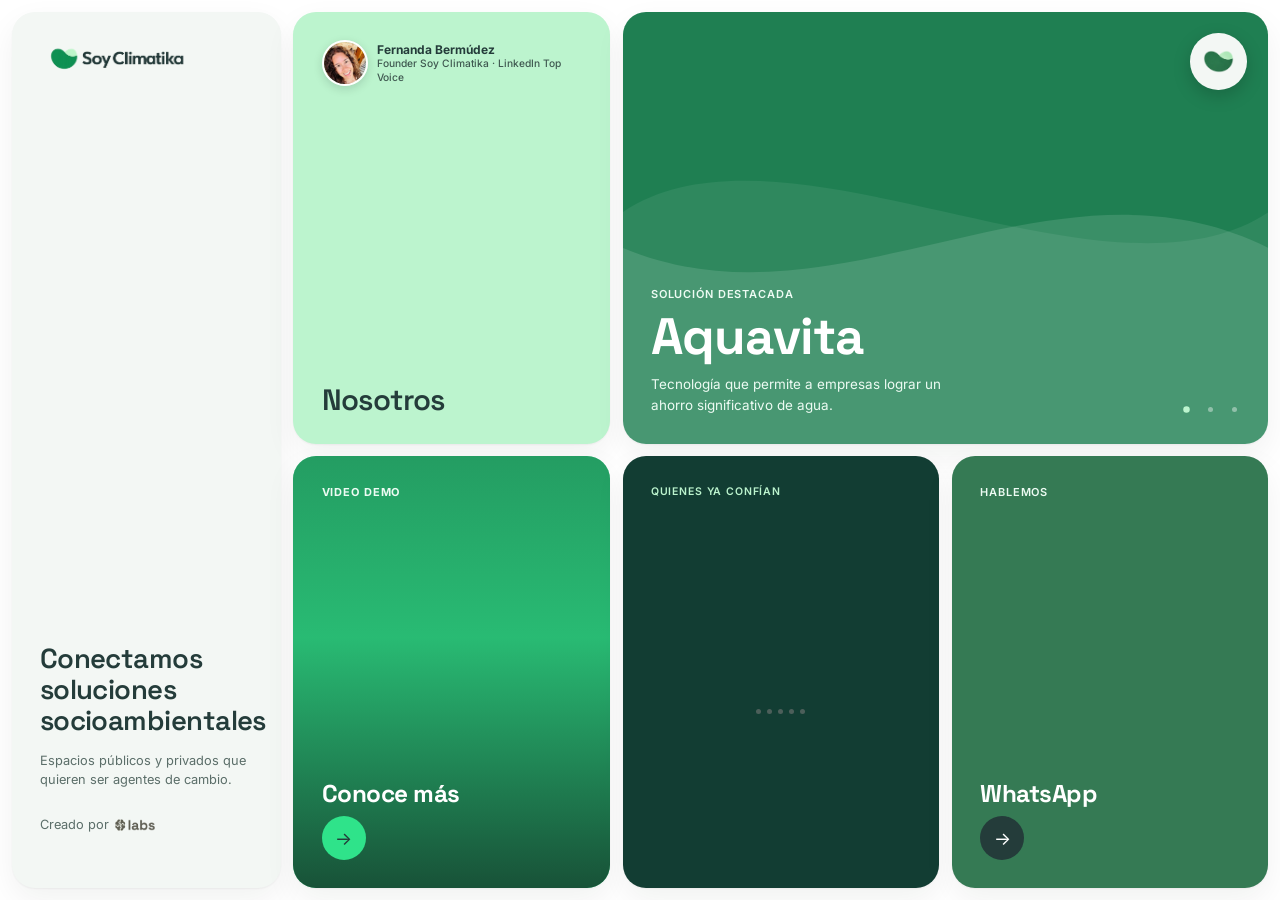
==== commit 1c2127e5: "Convertir los puntos del carrusel de proyectos en controles navegables Los tres puntos bajo Aquavita" ====
--- a/index.html
+++ b/index.html
@@ -56,7 +56,7 @@
 
   <!-- PROYECTOS: AQUAVITA / WESS / CLIMATE WEEK (carrusel) -->
   <div class="cell card-aquavita">
-    <a class="project-slide slide-aquavita" href="aquavita.html" aria-label="Aquavita: tecnología que permite a empresas lograr un ahorro significativo de agua">
+    <a class="project-slide slide-aquavita is-active" href="aquavita.html" aria-label="Aquavita: tecnología que permite a empresas lograr un ahorro significativo de agua">
       <div class="water" aria-hidden="true">
         <svg class="water-layer water-back" viewBox="0 0 1200 120" preserveAspectRatio="none">
           <path d="M0,55 C150,25 450,85 600,55 C750,25 1050,85 1200,55 L1200,120 L0,120 Z"></path>
@@ -85,7 +85,11 @@
         <p>Coorganizamos con SECTUR Querétaro un Side Event de la Climate Week NYC.</p>
       </div>
     </a>
-    <div class="project-dots" aria-hidden="true"><span></span><span></span><span></span></div>
+    <div class="project-dots" aria-label="Elegir proyecto destacado">
+      <button type="button" class="dot" data-target="slide-aquavita" aria-label="Ver Aquavita" aria-current="true"></button>
+      <button type="button" class="dot" data-target="slide-wess" aria-label="Ver WESS" aria-current="false"></button>
+      <button type="button" class="dot" data-target="slide-climateweek" aria-label="Ver Climate Week" aria-current="false"></button>
+    </div>
   </div>
 
   <!-- CTA: VIDEO DEMO -->
@@ -166,6 +170,7 @@
 </div>
 
 <script src="assets/js/nav.js" defer></script>
+<script src="assets/js/projects-carousel.js" defer></script>
 <script src="assets/js/hero.js" defer></script>
 </body>
 </html>
--- a/assets/css/hero.css
+++ b/assets/css/hero.css
@@ -68,7 +68,7 @@
   font-size: clamp(12.5px, 1vw, 15px);
   line-height:1.5;
   color:#5B6E69;
-  margin:0;
+  margin:0 0 clamp(16px, 2.4vw, 26px) 0;
   max-width: 34ch;
 }
 
@@ -145,8 +145,11 @@
   color:inherit;
   opacity:0;
   pointer-events:none;
-  animation: projectFade 18s infinite;
-  transition: filter .25s ease;
+  transition: opacity .5s ease, filter .25s ease;
+}
+.project-slide.is-active{
+  opacity:1;
+  pointer-events:auto;
 }
 .project-slide:hover{ filter:brightness(1.04); }
 .project-slide:focus-visible{
@@ -159,22 +162,14 @@
 .project-slide.slide-aquavita{
   background:var(--verde-climatika);
   view-transition-name: aquavita-hero;
-  animation-delay:0s;
 }
 .project-slide.slide-wess{
   background:#1F7A6B;
-  animation-delay:6s;
+  view-transition-name: wess-hero;
 }
 .project-slide.slide-climateweek{
   background:#155C4E;
-  animation-delay:12s;
-}
-@keyframes projectFade{
-  0%{ opacity:0; }
-  3%{ opacity:1; }
-  30%{ opacity:1; }
-  33%{ opacity:0; }
-  100%{ opacity:0; }
+  view-transition-name: climateweek-hero;
 }
 .project-content{
   position:relative;
@@ -204,28 +199,40 @@
 }
 .project-dots{
   position:absolute;
-  right: clamp(18px, 2.2vw, 32px);
-  bottom: clamp(18px, 2.2vw, 32px);
+  right: clamp(12px, 1.8vw, 26px);
+  bottom: clamp(12px, 1.8vw, 26px);
   z-index:3;
   display:flex;
-  gap:6px;
-  pointer-events:none;
-}
-.project-dots span{
-  width:5px; height:5px;
-  border-radius:50%;
-  background:rgba(255,255,255,.35);
-  animation: projectDotPulse 18s infinite;
-}
-.project-dots span:nth-child(1){ animation-delay:0s; }
-.project-dots span:nth-child(2){ animation-delay:6s; }
-.project-dots span:nth-child(3){ animation-delay:12s; }
-@keyframes projectDotPulse{
-  0%{ background:rgba(255,255,255,.35); }
-  3%{ background:var(--verde-menta); }
-  30%{ background:var(--verde-menta); }
-  33%{ background:rgba(255,255,255,.35); }
-  100%{ background:rgba(255,255,255,.35); }
+  gap:2px;
+}
+.project-dots .dot{
+  width:22px;
+  height:22px;
+  padding:0;
+  border:none;
+  background:transparent;
+  display:flex;
+  align-items:center;
+  justify-content:center;
+  cursor:pointer;
+  border-radius:50%;
+}
+.project-dots .dot::before{
+  content:'';
+  width:5px;
+  height:5px;
+  border-radius:50%;
+  background:rgba(255,255,255,.4);
+  transition: background .25s ease, transform .25s ease;
+}
+.project-dots .dot:hover::before{ background:rgba(255,255,255,.7); }
+.project-dots .dot[aria-current="true"]::before{
+  background:var(--verde-menta);
+  transform:scale(1.3);
+}
+.project-dots .dot:focus-visible{
+  outline:2px solid var(--verde-accion);
+  outline-offset:1px;
 }
 
 /* ---------- CTA: VIDEO DEMO ---------- */
@@ -434,9 +441,7 @@
 @media (prefers-reduced-motion: reduce){
   .logo-slide, .dots span{ animation:none !important; opacity:1 !important; }
   .logo-slide:not(:nth-child(1)){ display:none; }
-  .project-slide, .project-dots span{ animation:none !important; }
-  .project-slide:not(.slide-aquavita){ display:none; }
-  .project-slide.slide-aquavita{ opacity:1 !important; pointer-events:auto !important; }
+  .project-slide{ transition:none !important; }
   a.cell, button.cell, .video-stage{
     transition:none !important;
   }
